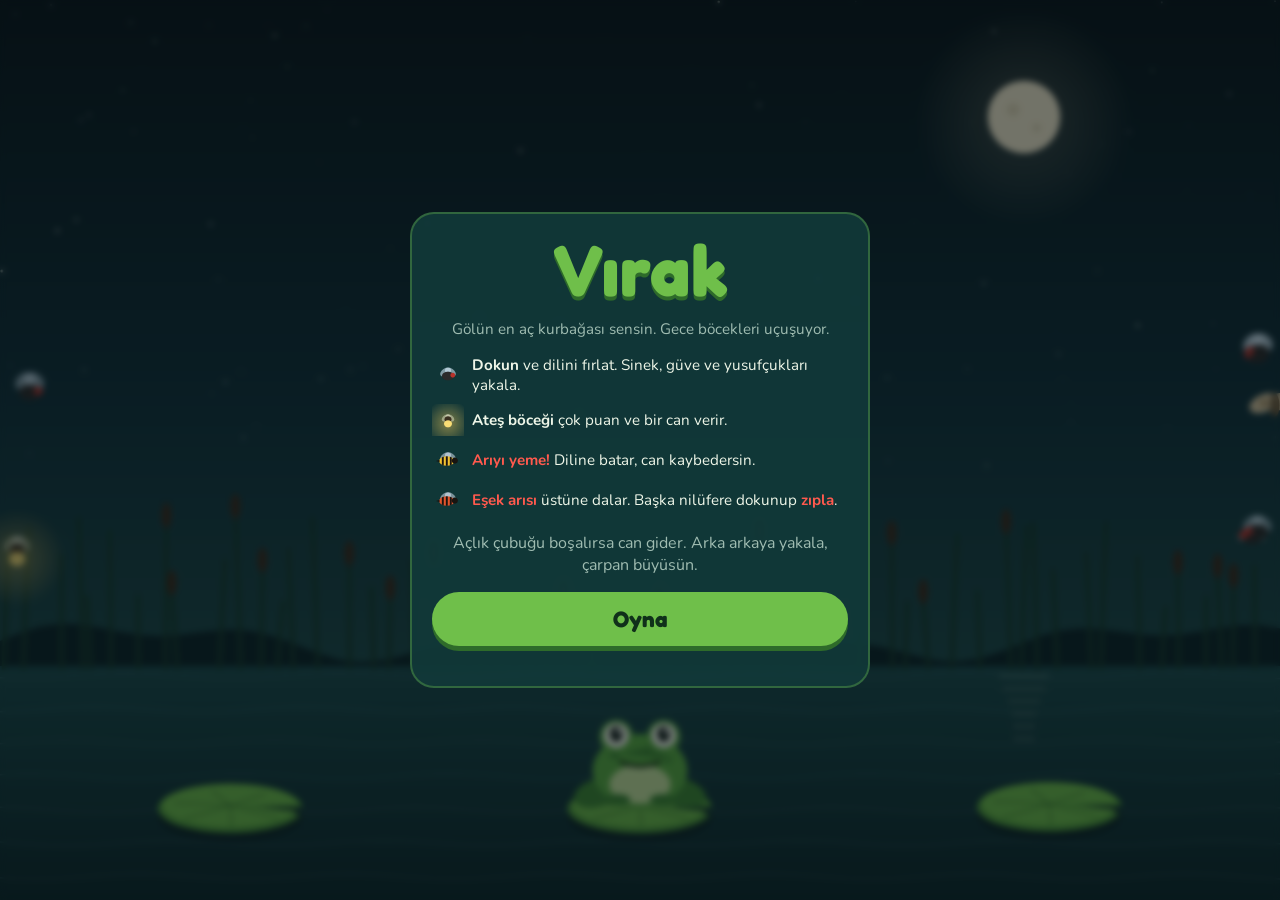
==== virak/index.html @ 424fcd3e "Add Vırak: frog tongue game for Android browsers Co-Authored-By: Claude Opus 5.5 <noreply@anthropic." ====
<!doctype html>
<html lang="tr">
<head>
<meta charset="utf-8">
<meta name="viewport" content="width=device-width, initial-scale=1, viewport-fit=cover, user-scalable=no">
<meta name="theme-color" content="#0d1f24">
<meta name="mobile-web-app-capable" content="yes">
<meta name="apple-mobile-web-app-capable" content="yes">
<title>Vırak</title>
<meta name="claude:viewport-fit-sides" content="cover">
<link rel="preconnect" href="https://fonts.googleapis.com">
<link rel="stylesheet" href="https://fonts.googleapis.com/css2?family=Fredoka:wght@500;700&family=Nunito:wght@600;800&display=swap">
<style>
/* Layout: one full-screen canvas (night pond) with a single overlay card for start / game over. Single dark look by design. */
:root {
  --night: #0d1f24;
  --pond: #123a3a;
  --lily: #6fbf4a;
  --tongue: #f2708a;
  --glow: #ffd25e;
  --ink: #eef6e8;
  --muted: #9fbcb1;
  --danger: #ff5a4e;
  --display: "Fredoka", "Trebuchet MS", system-ui, sans-serif;
  --body: "Nunito", system-ui, -apple-system, "Segoe UI", sans-serif;
  color-scheme: dark;
}
html, body { height: 100%; margin: 0; }
body {
  background: var(--night);
  color: var(--ink);
  font-family: var(--body);
  overflow: hidden;
  touch-action: none;
  -webkit-user-select: none; user-select: none;
  -webkit-tap-highlight-color: transparent;
  overscroll-behavior: none;
}
[hidden] { display: none !important; }
#game { position: fixed; inset: 0; width: 100%; height: 100%; display: block; }
.overlay {
  position: fixed; inset: 0;
  display: grid; place-items: center;
  padding-block: calc(env(safe-area-inset-top, 0px) + 16px) calc(env(safe-area-inset-bottom, 0px) + 16px);
  padding-left: max(16px, env(safe-area-inset-left, 0px));
  padding-right: max(16px, env(safe-area-inset-right, 0px));
  background: rgba(6, 16, 19, 0.55);
  backdrop-filter: blur(3px);
}
.card {
  width: min(100%, 26rem);
  display: grid; gap: 1rem;
  padding: 1.5rem 1.25rem;
  border-radius: 1.5rem;
  background: rgba(18, 58, 58, 0.92);
  border: 2px solid rgba(111, 191, 74, 0.35);
  text-align: center;
}
h1 {
  font-family: var(--display); font-weight: 700;
  font-size: clamp(3rem, 16vw, 4.5rem); line-height: 0.9; margin: 0;
  color: var(--lily); letter-spacing: 0.01em;
  text-shadow: 0 4px 0 #2e6b2a;
}
.tag { margin: 0; color: var(--muted); font-size: 0.95rem; }
.rules { display: grid; gap: 0.5rem; text-align: left; margin: 0; padding: 0; list-style: none; font-size: 0.95rem; line-height: 1.35; }
.rules li { display: grid; grid-template-columns: 2rem 1fr; align-items: center; gap: 0.5rem; }
.rules canvas { width: 2rem; height: 2rem; }
.rules b { color: var(--ink); }
.rules .bad b { color: var(--danger); }
.big { font-family: var(--display); font-size: 3rem; margin: 0; color: var(--glow); font-variant-numeric: tabular-nums; }
.stat { margin: 0; color: var(--muted); font-variant-numeric: tabular-nums; }
button.play {
  font-family: var(--display); font-weight: 700; font-size: 1.4rem;
  padding: 0.85rem 1rem; border: 0; border-radius: 999px;
  background: var(--lily); color: #10301a; cursor: pointer;
  box-shadow: 0 5px 0 #2e6b2a;
}
button.play:active { transform: translateY(3px); box-shadow: 0 2px 0 #2e6b2a; }
button.play:focus-visible { outline: 3px solid var(--glow); outline-offset: 3px; }
.row { display: flex; gap: 0.75rem; justify-content: center; flex-wrap: wrap; }
.ghost { background: transparent; color: var(--muted); border: 1px solid rgba(159,188,177,0.4); border-radius: 999px; padding: 0.5rem 1rem; font-family: var(--body); font-size: 0.9rem; cursor: pointer; }
.ghost:focus-visible { outline: 2px solid var(--glow); }
</style>
</head>
<body>
<canvas id="game"></canvas>

<div class="overlay" id="startScreen">
  <div class="card">
    <h1>Vırak</h1>
    <p class="tag">Gölün en aç kurbağası sensin. Gece böcekleri uçuşuyor.</p>
    <ul class="rules">
      <li><canvas data-icon="fly" width="64" height="64"></canvas><span><b>Dokun</b> ve dilini fırlat. Sinek, güve ve yusufçukları yakala.</span></li>
      <li><canvas data-icon="firefly" width="64" height="64"></canvas><span><b>Ateş böceği</b> çok puan ve bir can verir.</span></li>
      <li class="bad"><canvas data-icon="wasp" width="64" height="64"></canvas><span><b>Arıyı yeme!</b> Diline batar, can kaybedersin.</span></li>
      <li class="bad"><canvas data-icon="hornet" width="64" height="64"></canvas><span><b>Eşek arısı</b> üstüne dalar. Başka nilüfere dokunup <b>zıpla</b>.</span></li>
    </ul>
    <p class="stat">Açlık çubuğu boşalırsa can gider. Arka arkaya yakala, çarpan büyüsün.</p>
    <button class="play" id="playBtn" type="button">Oyna</button>
    <p class="stat" id="bestStart"></p>
  </div>
</div>

<div class="overlay" id="overScreen" hidden>
  <div class="card">
    <h1 style="font-size:clamp(2.2rem,11vw,3rem)">Oyun bitti</h1>
    <p class="big" id="finalScore">0</p>
    <p class="stat" id="finalStats"></p>
    <button class="play" id="againBtn" type="button">Tekrar oyna</button>
  </div>
</div>

<div class="overlay" id="pauseScreen" hidden>
  <div class="card">
    <h1 style="font-size:clamp(2.2rem,11vw,3rem)">Mola</h1>
    <button class="play" id="resumeBtn" type="button">Devam et</button>
    <div class="row"><button class="ghost" id="muteBtn" type="button">Ses: açık</button><button class="ghost" id="quitBtn" type="button">Ana menü</button></div>
  </div>
</div>

<script>
(() => {
"use strict";
const cv = document.getElementById("game");
const ctx = cv.getContext("2d");
const $ = id => document.getElementById(id);

// ---------- storage (optional) ----------
const store = {
  get(k, d) { try { const v = localStorage.getItem(k); return v === null ? d : JSON.parse(v); } catch (e) { return d; } },
  set(k, v) { try { localStorage.setItem(k, JSON.stringify(v)); } catch (e) {} }
};
let best = store.get("virak.best", 0);
let muted = store.get("virak.muted", false);

// ---------- audio ----------
let ac = null;
function audio() {
  if (!ac) { try { ac = new (window.AudioContext || window.webkitAudioContext)(); } catch (e) { ac = null; } }
  if (ac && ac.state === "suspended") ac.resume();
  return ac;
}
function tone(f1, f2, dur, type = "sine", vol = 0.15, delay = 0) {
  if (muted || !ac) return;
  const t = ac.currentTime + delay;
  const o = ac.createOscillator(), g = ac.createGain();
  o.type = type; o.frequency.setValueAtTime(f1, t);
  o.frequency.exponentialRampToValueAtTime(Math.max(20, f2), t + dur);
  g.gain.setValueAtTime(vol, t); g.gain.exponentialRampToValueAtTime(0.0001, t + dur);
  o.connect(g).connect(ac.destination); o.start(t); o.stop(t + dur + 0.02);
}
const sfx = {
  shoot: () => tone(500, 900, 0.08, "triangle", 0.08),
  gulp: () => { tone(300, 120, 0.12, "sine", 0.2); tone(180, 90, 0.1, "sine", 0.15, 0.08); },
  gold: () => { [660, 880, 1100, 1320].forEach((f, i) => tone(f, f * 1.01, 0.12, "triangle", 0.1, i * 0.07)); },
  sting: () => { tone(220, 60, 0.35, "sawtooth", 0.15); },
  hop: () => tone(200, 420, 0.12, "sine", 0.12),
  miss: () => tone(260, 200, 0.08, "sine", 0.05),
  warn: () => tone(880, 860, 0.1, "square", 0.04),
  croak: () => { tone(140, 90, 0.18, "sawtooth", 0.12); tone(150, 95, 0.18, "sawtooth", 0.12, 0.22); },
  level: () => { [523, 659, 784].forEach((f, i) => tone(f, f, 0.15, "triangle", 0.1, i * 0.1)); }
};

// ---------- sizing ----------
let W = 0, H = 0, DPR = 1, S = 1; // S = base unit
let waterY = 0, padY = 0, pads = [];
let stars = [], reeds = [];
function resize() {
  DPR = Math.min(window.devicePixelRatio || 1, 2.5);
  W = window.innerWidth; H = window.innerHeight;
  cv.width = Math.round(W * DPR); cv.height = Math.round(H * DPR);
  ctx.setTransform(DPR, 0, 0, DPR, 0, 0);
  S = Math.min(W, H * 0.62) / 400;
  waterY = H * 0.74;
  padY = H - Math.max(70 * S, H * 0.11) - safeBottom();
  pads = [0.18, 0.5, 0.82].map(f => ({ x: W * f, y: padY }));
  stars = Array.from({ length: Math.round(W * H / 9000) }, () => ({ x: Math.random() * W, y: Math.random() * waterY * 0.7, r: Math.random() * 1.3 + 0.3, p: Math.random() * 6 }));
  reeds = Array.from({ length: Math.round(W / 22) }, (_, i) => ({ x: (i + Math.random()) * 22, h: (40 + Math.random() * 70) * S, b: Math.random() * 6 }));
  if (frog) { frog.x = pads[frog.pad].x; }
}
const probe = document.createElement("div");
probe.style.cssText = "position:fixed;left:0;top:0;width:0;visibility:hidden;padding-top:env(safe-area-inset-top,0px);padding-bottom:env(safe-area-inset-bottom,0px)";
document.body.appendChild(probe);
function safeBottom() { return parseFloat(getComputedStyle(probe).paddingBottom) || 0; }
function safeTop() { return parseFloat(getComputedStyle(probe).paddingTop) || 0; }

// ---------- game state ----------
let state = "menu"; // menu | play | pause | over
let frog, tongue, bugs, divers, fx, texts;
let score, lives, hunger, level, caught, combo, bestCombo, spawnT, diverT, shake, flash, time;

function newGame() {
  frog = { pad: 1, x: pads[1].x, hopFrom: 1, hopT: 1, stun: 0, inv: 0, blink: 0, gulp: 0 };
  tongue = { st: "idle", len: 0, max: 0, dx: 0, dy: -1, bug: null };
  bugs = []; divers = []; fx = []; texts = [];
  score = 0; lives = 3; hunger = 100; level = 1; caught = 0; combo = 0; bestCombo = 0;
  spawnT = 0.5; diverT = 6; shake = 0; flash = 0; time = 0;
  for (let i = 0; i < 4; i++) spawnBug("fly");
}

const TYPES = {
  fly:       { r: 9,  pts: 10, food: 12, spd: [70, 110], col: "#2b2b2b" },
  moth:      { r: 12, pts: 15, food: 18, spd: [45, 70],  col: "#d9c6a0" },
  dragonfly: { r: 13, pts: 30, food: 20, spd: [160, 220], col: "#3fd0c9" },
  firefly:   { r: 10, pts: 50, food: 25, spd: [60, 90],  col: "#ffd25e" },
  wasp:      { r: 11, pts: 0,  food: 0,  spd: [80, 120], col: "#f2c230", bad: true }
};

function pickType() {
  const r = Math.random();
  const waspP = Math.min(0.08 + level * 0.025, 0.3);
  if (r < waspP) return "wasp";
  if (r < waspP + 0.035) return "firefly";
  if (level >= 2 && r < waspP + 0.035 + Math.min(0.08 + level * 0.02, 0.22)) return "dragonfly";
  return Math.random() < 0.65 ? "fly" : "moth";
}

function spawnBug(kind) {
  kind = kind || pickType();
  const t = TYPES[kind];
  const left = Math.random() < 0.5;
  const top = safeTop() + 115 * Math.max(S, 0.8), bot = waterY - 50 * S;
  const sp = (t.spd[0] + Math.random() * (t.spd[1] - t.spd[0])) * S * (1 + (level - 1) * 0.06);
  bugs.push({
    kind, t, r: t.r * S * 1.15,
    x: left ? -20 : W + 20, y: top + Math.random() * (bot - top),
    vx: (left ? 1 : -1) * sp, vy: (Math.random() - 0.5) * sp * 0.5,
    sp, life: 9 + Math.random() * 6, age: 0, ph: Math.random() * 6, dart: 0, caught: false, face: left ? 1 : -1
  });
}

function spawnDiver() {
  const target = Math.random() < 0.7 ? frog.pad : Math.floor(Math.random() * 3);
  divers.push({ pad: target, x: pads[target].x, y: -40, st: "in", t: 0, warn: Math.max(0.75, 1.4 - level * 0.06) });
}

// ---------- input ----------
function onPointer(e) {
  e.preventDefault();
  audio();
  if (state !== "play") return;
  const x = e.clientX, y = e.clientY;
  // pause button
  if (x > W - 64 && y < 64 + safeTop()) { pause(); return; }
  // tap a pad -> hop
  if (y > waterY + 10 * S) {
    let nearest = 0, d = 1e9;
    pads.forEach((p, i) => { const dd = Math.abs(p.x - x); if (dd < d) { d = dd; nearest = i; } });
    if (nearest !== frog.pad) hop(nearest);
    else fire(x, y);
    return;
  }
  fire(x, y);
}
cv.addEventListener("pointerdown", onPointer, { passive: false });

function mouth() {
  const hopK = frogHopArc();
  return { x: frog.x, y: padY - 26 * S - hopK };
}
function fire(x, y) {
  if (tongue.st !== "idle" || frog.stun > 0 || frog.hopT < 1) return;
  const m = mouth();
  let dx = x - m.x, dy = y - m.y;
  if (dy > -10) dy = -10; // always up-ish
  const d = Math.hypot(dx, dy);
  tongue.dx = dx / d; tongue.dy = dy / d;
  tongue.max = Math.min(Math.max(d, 60 * S), H * 0.9);
  tongue.st = "out"; tongue.len = 0; tongue.bug = null;
  sfx.shoot();
}
function hop(i) {
  if (frog.hopT < 1 || frog.stun > 0) return;
  if (tongue.st !== "idle") { tongue.st = "back"; }
  frog.hopFrom = frog.pad; frog.pad = i; frog.hopT = 0;
  sfx.hop();
}
function frogHopArc() { return frog.hopT < 1 ? Math.sin(frog.hopT * Math.PI) * 55 * S : 0; }

// ---------- update ----------
function hurt(reason) {
  if (frog.inv > 0) return;
  lives--; combo = 0;
  frog.inv = 1.4; frog.stun = 0.6; shake = 0.4; flash = 0.35;
  sfx.sting();
  addText(frog.x, padY - 90 * S, reason, "#ff5a4e", 1.3);
  if (navigator.vibrate) { try { navigator.vibrate(120); } catch (e) {} }
  if (lives <= 0) endGame();
}

function addText(x, y, s, col, size = 1) { texts.push({ x, y, s, col, size, t: 0 }); }
function burst(x, y, col, n = 10) {
  for (let i = 0; i < n; i++) {
    const a = Math.random() * Math.PI * 2, v = (40 + Math.random() * 120) * S;
    fx.push({ x, y, vx: Math.cos(a) * v, vy: Math.sin(a) * v, t: 0, life: 0.5 + Math.random() * 0.3, col });
  }
}

function eat(b) {
  const t = b.t;
  if (t.bad) { hurt("Ayy! Arı!"); return; }
  combo++; bestCombo = Math.max(bestCombo, combo); caught++;
  const mult = Math.min(1 + Math.floor(combo / 3), 5);
  const pts = t.pts * mult;
  score += pts;
  hunger = Math.min(100, hunger + t.food);
  frog.gulp = 0.3;
  if (b.kind === "firefly") {
    sfx.gold();
    if (lives < 5) { lives++; addText(frog.x, padY - 120 * S, "+1 can", "#ffd25e", 1.1); }
  } else sfx.gulp();
  addText(frog.x + 30 * S, padY - 80 * S, "+" + pts + (mult > 1 ? "  x" + mult : ""), mult > 1 ? "#ffd25e" : "#eef6e8");
  const newLevel = 1 + Math.floor(caught / 12);
  if (newLevel > level) { level = newLevel; sfx.level(); addText(W / 2, H * 0.35, "Seviye " + level, "#6fbf4a", 2); }
}

function update(dt) {
  time += dt;
  if (shake > 0) shake -= dt;
  if (flash > 0) flash -= dt;
  frog.inv = Math.max(0, frog.inv - dt);
  frog.stun = Math.max(0, frog.stun - dt);
  frog.gulp = Math.max(0, frog.gulp - dt);
  frog.blink -= dt; if (frog.blink < -3 - Math.random() * 3) frog.blink = 0.15;

  // hop
  if (frog.hopT < 1) {
    frog.hopT = Math.min(1, frog.hopT + dt / 0.32);
    const a = pads[frog.hopFrom].x, b = pads[frog.pad].x;
    const k = frog.hopT; frog.x = a + (b - a) * (k * k * (3 - 2 * k));
    if (frog.hopT === 1) burst(frog.x, padY + 6 * S, "rgba(160,220,230,0.8)", 8);
  } else frog.x = pads[frog.pad].x;

  // hunger
  hunger -= dt * (3.2 + level * 0.45);
  if (hunger <= 0) { hunger = 55; frog.inv = 0; hurt("Çok açım!"); }

  // tongue
  const m = mouth();
  if (tongue.st === "out") {
    tongue.len += 1900 * S * dt;
    const tx = m.x + tongue.dx * tongue.len, ty = m.y + tongue.dy * tongue.len;
    for (const b of bugs) {
      if (b.caught) continue;
      if (Math.hypot(b.x - tx, b.y - ty) < b.r + 14 * S) { b.caught = true; tongue.bug = b; tongue.st = "back"; break; }
    }
    if (tongue.st === "out") for (const d of divers) {
      if (Math.hypot(d.x - tx, d.y - ty) < 20 * S) { tongue.st = "back"; hurt("Eşek arısı!"); break; }
    }
    if (tongue.len >= tongue.max || ty < 0 || tx < -20 || tx > W + 20) {
      if (tongue.st === "out") tongue.st = "back";
    }
  } else if (tongue.st === "back") {
    tongue.len -= 2300 * S * dt;
    if (tongue.bug) { tongue.bug.x = m.x + tongue.dx * Math.max(tongue.len, 0); tongue.bug.y = m.y + tongue.dy * Math.max(tongue.len, 0); }
    if (tongue.len <= 0) {
      tongue.len = 0; tongue.st = "idle";
      if (tongue.bug) { eat(tongue.bug); bugs.splice(bugs.indexOf(tongue.bug), 1); tongue.bug = null; }
      else { if (combo > 0) addText(frog.x, padY - 80 * S, "ıska", "#9fbcb1", 0.8); combo = 0; sfx.miss(); }
    }
  }

  // spawn
  spawnT -= dt;
  const maxBugs = 6 + Math.min(level, 8);
  if (spawnT <= 0) { if (bugs.length < maxBugs) spawnBug(); spawnT = Math.max(0.35, 1.25 - level * 0.08) * (0.6 + Math.random() * 0.8); }
  if (level >= 2) {
    diverT -= dt;
    if (diverT <= 0) { spawnDiver(); if (level >= 5 && Math.random() < 0.35) spawnDiver(); diverT = Math.max(2.2, 7 - level * 0.5) * (0.7 + Math.random() * 0.6); }
  }

  // bugs
  const top = safeTop() + 105 * Math.max(S, 0.8), bot = waterY - 40 * S;
  for (let i = bugs.length - 1; i >= 0; i--) {
    const b = bugs[i];
    if (b.caught) continue;
    b.age += dt; b.ph += dt * 10;
    if (b.kind === "dragonfly") {
      b.dart -= dt;
      if (b.dart <= 0) {
        const a = Math.random() * Math.PI * 2;
        const v = Math.random() < 0.35 ? 0 : b.sp;
        b.vx = Math.cos(a) * v; b.vy = Math.sin(a) * v * 0.6; b.dart = 0.3 + Math.random() * 0.7;
      }
    } else {
      const j = b.kind === "moth" ? 2.2 : 3.5;
      b.vx += (Math.random() - 0.5) * b.sp * j * dt;
      b.vy += (Math.random() - 0.5) * b.sp * j * dt + Math.sin(b.ph * 0.3) * b.sp * 0.4 * dt;
      const v = Math.hypot(b.vx, b.vy) || 1;
      if (v > b.sp) { b.vx *= b.sp / v; b.vy *= b.sp / v; }
      if (v < b.sp * 0.4) { b.vx *= 1.1; b.vy *= 1.1; }
    }
    if (b.age > b.life) { b.vx += Math.sign(b.x - W / 2 || 1) * b.sp * dt * 2; }
    else {
      if (b.x < 15 && b.vx < 0) b.vx = Math.abs(b.vx);
      if (b.x > W - 15 && b.vx > 0 && b.age > 1) b.vx = -Math.abs(b.vx);
      if (b.x < 15 && b.age < 1) b.vx = Math.abs(b.vx) + 10;
    }
    if (b.y < top) b.vy = Math.abs(b.vy) + 5;
    if (b.y > bot) b.vy = -Math.abs(b.vy) - 5;
    b.x += b.vx * dt; b.y += b.vy * dt;
    if (Math.abs(b.vx) > 3) b.face = Math.sign(b.vx);
    if (b.age > b.life && (b.x < -40 || b.x > W + 40)) bugs.splice(i, 1);
  }

  // divers
  for (let i = divers.length - 1; i >= 0; i--) {
    const d = divers[i];
    d.t += dt;
    const hoverY = safeTop() + 120 * Math.max(S, 0.8);
    if (d.st === "in") {
      d.y += (hoverY - d.y) * Math.min(1, dt * 6);
      d.x = pads[d.pad].x + Math.sin(d.t * 9) * 8 * S;
      if (Math.floor(d.t * 4) !== Math.floor((d.t - dt) * 4)) sfx.warn();
      if (d.t > d.warn) { d.st = "dive"; d.t = 0; d.x = pads[d.pad].x; }
    } else if (d.st === "dive") {
      d.y += (900 + level * 40) * S * dt;
      if (d.y >= padY - 30 * S) {
        d.st = "out"; d.t = 0;
        burst(d.x, padY, "rgba(160,220,230,0.9)", 14);
        if (Math.abs(frog.x - d.x) < 45 * S) hurt("Eşek arısı!");
        else { score += 5; addText(d.x, padY - 60 * S, "kaçtın!", "#9fbcb1", 0.9); }
      }
    } else {
      d.y -= 600 * S * dt; d.x += 200 * S * dt * (d.pad === 0 ? 1 : -1);
      if (d.y < -60) divers.splice(i, 1);
    }
  }

  // fx
  for (let i = fx.length - 1; i >= 0; i--) { const p = fx[i]; p.t += dt; p.x += p.vx * dt; p.y += p.vy * dt; p.vy += 200 * S * dt; if (p.t > p.life) fx.splice(i, 1); }
  for (let i = texts.length - 1; i >= 0; i--) { const t = texts[i]; t.t += dt; t.y -= 40 * S * dt; if (t.t > 1.1) texts.splice(i, 1); }
}

// ---------- drawing ----------
function drawBackground() {
  const g = ctx.createLinearGradient(0, 0, 0, waterY);
  g.addColorStop(0, "#081419"); g.addColorStop(0.6, "#10303a"); g.addColorStop(1, "#1d4a4a");
  ctx.fillStyle = g; ctx.fillRect(0, 0, W, waterY + 1);
  for (const s of stars) { ctx.globalAlpha = 0.4 + 0.4 * Math.sin(time * 1.5 + s.p); ctx.fillStyle = "#eef6e8"; ctx.beginPath(); ctx.arc(s.x, s.y, s.r, 0, 7); ctx.fill(); }
  ctx.globalAlpha = 1;
  // moon
  const mx = W * 0.8, my = H * 0.13, mr = 26 * S;
  const mg = ctx.createRadialGradient(mx, my, mr, mx, my, mr * 3);
  mg.addColorStop(0, "rgba(255,240,200,0.14)"); mg.addColorStop(1, "rgba(255,240,200,0)");
  ctx.fillStyle = mg; ctx.beginPath(); ctx.arc(mx, my, mr * 3, 0, 7); ctx.fill();
  ctx.fillStyle = "#f6edd0"; ctx.beginPath(); ctx.arc(mx, my, mr, 0, 7); ctx.fill();
  ctx.fillStyle = "#e4d9b8"; ctx.beginPath(); ctx.arc(mx - mr * 0.3, my - mr * 0.2, mr * 0.18, 0, 7); ctx.arc(mx + mr * 0.35, my + mr * 0.3, mr * 0.12, 0, 7); ctx.fill();
  // far bank
  ctx.fillStyle = "#0b2226";
  ctx.beginPath(); ctx.moveTo(0, waterY);
  for (let x = 0; x <= W; x += 20) ctx.lineTo(x, waterY - 18 * S - Math.sin(x * 0.012) * 10 * S - Math.sin(x * 0.031) * 6 * S);
  ctx.lineTo(W, waterY); ctx.fill();
  // water
  const wg = ctx.createLinearGradient(0, waterY, 0, H);
  wg.addColorStop(0, "#1a4a4c"); wg.addColorStop(1, "#0c2629");
  ctx.fillStyle = wg; ctx.fillRect(0, waterY, W, H - waterY);
  ctx.strokeStyle = "rgba(160,220,230,0.12)"; ctx.lineWidth = 1.5;
  for (let i = 0; i < 7; i++) {
    const y = waterY + 10 + i * (H - waterY) / 7;
    ctx.beginPath();
    for (let x = 0; x <= W; x += 16) ctx.lineTo(x, y + Math.sin(x * 0.03 + time * 1.2 + i) * 2.5);
    ctx.stroke();
  }
  // moon reflection
  ctx.fillStyle = "rgba(246,237,208,0.12)";
  for (let i = 0; i < 6; i++) { const y = waterY + 8 + i * 9 * S; const w = (30 - i * 3) * S * (1 + 0.2 * Math.sin(time * 2 + i)); ctx.fillRect(mx - w / 2, y, w, 3 * S); }
  // reeds
  ctx.strokeStyle = "#163a2c"; ctx.lineCap = "round";
  for (const r of reeds) {
    const sway = Math.sin(time * 1.1 + r.b) * 4 * S;
    ctx.lineWidth = 3 * S; ctx.beginPath(); ctx.moveTo(r.x, waterY + 2); ctx.quadraticCurveTo(r.x + sway * 0.4, waterY - r.h * 0.5, r.x + sway, waterY - r.h); ctx.stroke();
    if (r.b > 4) { ctx.fillStyle = "#3a2a1c"; ctx.beginPath(); ctx.ellipse(r.x + sway, waterY - r.h - 6 * S, 3.5 * S, 9 * S, 0, 0, 7); ctx.fill(); }
  }
}

function drawPad(p, i) {
  const r = 52 * S;
  ctx.save(); ctx.translate(p.x, p.y + 4 * S + Math.sin(time * 1.5 + i) * 1.5 * S);
  ctx.fillStyle = "rgba(0,0,0,0.25)"; ctx.beginPath(); ctx.ellipse(0, 6 * S, r, r * 0.34, 0, 0, 7); ctx.fill();
  ctx.fillStyle = "#4e9a3a"; ctx.beginPath(); ctx.ellipse(0, 0, r, r * 0.34, 0, 0.25, Math.PI * 2 - 0.05); ctx.lineTo(0, 0); ctx.fill();
  ctx.fillStyle = "#6fbf4a"; ctx.beginPath(); ctx.ellipse(0, -2 * S, r * 0.94, r * 0.3, 0, 0.25, Math.PI * 2 - 0.05); ctx.lineTo(0, -2 * S); ctx.fill();
  ctx.strokeStyle = "rgba(46,107,42,0.6)"; ctx.lineWidth = 1.5;
  for (let k = 0; k < 6; k++) { const a = 0.6 + k * 0.95; ctx.beginPath(); ctx.moveTo(0, -2 * S); ctx.lineTo(Math.cos(a) * r * 0.8, Math.sin(a) * r * 0.25); ctx.stroke(); }
  ctx.restore();
  // warning marker
  for (const d of divers) if (d.pad === i && d.st === "in") {
    const a = 0.4 + 0.4 * Math.sin(time * 18);
    ctx.strokeStyle = `rgba(255,90,78,${a})`; ctx.lineWidth = 4 * S;
    ctx.beginPath(); ctx.ellipse(p.x, p.y + 2 * S, r * 1.05, r * 0.38, 0, 0, 7); ctx.stroke();
    ctx.setLineDash([6 * S, 8 * S]); ctx.lineWidth = 2 * S;
    ctx.beginPath(); ctx.moveTo(p.x, d.y + 20 * S); ctx.lineTo(p.x, p.y - 40 * S); ctx.stroke(); ctx.setLineDash([]);
  }
}

function drawFrog() {
  const x = frog.x, base = padY - frogHopArc();
  if (frog.inv > 0 && Math.floor(frog.inv * 12) % 2 === 0) ctx.globalAlpha = 0.45;
  const s = S;
  const squash = frog.gulp > 0 ? 1 + frog.gulp * 0.4 : (frog.hopT < 1 ? 0.92 : 1);
  ctx.save(); ctx.translate(x, base);
  // back legs
  ctx.fillStyle = "#3f8a34";
  ctx.beginPath(); ctx.ellipse(-30 * s, -6 * s, 18 * s, 10 * s, -0.3, 0, 7); ctx.fill();
  ctx.beginPath(); ctx.ellipse(30 * s, -6 * s, 18 * s, 10 * s, 0.3, 0, 7); ctx.fill();
  // body
  ctx.scale(squash, 1 / squash);
  ctx.fillStyle = "#5bb043";
  ctx.beginPath(); ctx.ellipse(0, -22 * s, 34 * s, 26 * s, 0, 0, 7); ctx.fill();
  ctx.fillStyle = "#c9e7a0";
  ctx.beginPath(); ctx.ellipse(0, -12 * s, 22 * s, 14 * s, 0, 0, 7); ctx.fill();
  // spots
  ctx.fillStyle = "#3f8a34";
  ctx.beginPath(); ctx.arc(-18 * s, -34 * s, 4 * s, 0, 7); ctx.arc(20 * s, -30 * s, 3 * s, 0, 7); ctx.arc(8 * s, -40 * s, 2.5 * s, 0, 7); ctx.fill();
  // front feet
  ctx.fillStyle = "#3f8a34";
  ctx.beginPath(); ctx.ellipse(-16 * s, -1 * s, 9 * s, 4 * s, 0, 0, 7); ctx.ellipse(16 * s, -1 * s, 9 * s, 4 * s, 0, 0, 7); ctx.fill();
  // eyes
  const look = tongue.st !== "idle" ? { x: tongue.dx * 3 * s, y: tongue.dy * 3 * s } : { x: 0, y: -1 * s };
  for (const ex of [-17, 17]) {
    ctx.fillStyle = "#5bb043"; ctx.beginPath(); ctx.arc(ex * s, -46 * s, 12 * s, 0, 7); ctx.fill();
    ctx.fillStyle = "#f7fbef"; ctx.beginPath(); ctx.arc(ex * s, -47 * s, 9 * s, 0, 7); ctx.fill();
    if (frog.blink > 0 || frog.stun > 0) {
      ctx.strokeStyle = "#1d3a1a"; ctx.lineWidth = 2.5 * s;
      ctx.beginPath();
      if (frog.stun > 0) { ctx.moveTo(ex * s - 5 * s, -51 * s); ctx.lineTo(ex * s + 5 * s, -43 * s); ctx.moveTo(ex * s + 5 * s, -51 * s); ctx.lineTo(ex * s - 5 * s, -43 * s); }
      else { ctx.moveTo(ex * s - 7 * s, -47 * s); ctx.lineTo(ex * s + 7 * s, -47 * s); }
      ctx.stroke();
    } else {
      ctx.fillStyle = "#14201a"; ctx.beginPath(); ctx.ellipse(ex * s + look.x, -47 * s + look.y, 4.5 * s, 5.5 * s, 0, 0, 7); ctx.fill();
      ctx.fillStyle = "#fff"; ctx.beginPath(); ctx.arc(ex * s + look.x + 1.5 * s, -49 * s + look.y, 1.6 * s, 0, 7); ctx.fill();
    }
  }
  // mouth
  ctx.strokeStyle = "#1d3a1a"; ctx.lineWidth = 2.5 * s; ctx.lineCap = "round";
  if (tongue.st !== "idle") {
    ctx.fillStyle = "#7a2235"; ctx.beginPath(); ctx.ellipse(0, -26 * s, 9 * s, 5 * s, 0, 0, 7); ctx.fill();
  } else {
    ctx.beginPath(); ctx.moveTo(-14 * s, -28 * s); ctx.quadraticCurveTo(0, (frog.stun > 0 ? -32 : -22) * s, 14 * s, -28 * s); ctx.stroke();
  }
  ctx.restore();
  ctx.globalAlpha = 1;
}

function drawTongue() {
  if (tongue.st === "idle") return;
  const m = mouth();
  const tx = m.x + tongue.dx * tongue.len, ty = m.y + tongue.dy * tongue.len;
  ctx.strokeStyle = "#c84a66"; ctx.lineCap = "round"; ctx.lineWidth = 9 * S;
  ctx.beginPath(); ctx.moveTo(m.x, m.y); ctx.lineTo(tx, ty); ctx.stroke();
  ctx.strokeStyle = "#f2708a"; ctx.lineWidth = 6 * S;
  ctx.beginPath(); ctx.moveTo(m.x, m.y); ctx.lineTo(tx, ty); ctx.stroke();
  ctx.fillStyle = "#f2708a"; ctx.beginPath(); ctx.arc(tx, ty, 9 * S, 0, 7); ctx.fill();
  ctx.fillStyle = "rgba(255,255,255,0.35)"; ctx.beginPath(); ctx.arc(tx - 2 * S, ty - 2 * S, 3 * S, 0, 7); ctx.fill();
}

function wings(x, y, r, ph, col, n = 1) {
  const f = Math.abs(Math.sin(ph * 2.2));
  ctx.fillStyle = col;
  for (let k = 0; k < n; k++) {
    ctx.beginPath(); ctx.ellipse(x - r * 0.3 - k * r * 0.5, y - r * 0.6 * f - r * 0.2, r * 0.75, r * 0.35 + r * 0.25 * f, -0.6, 0, 7); ctx.fill();
    ctx.beginPath(); ctx.ellipse(x + r * 0.3 + k * r * 0.5, y - r * 0.6 * f - r * 0.2, r * 0.75, r * 0.35 + r * 0.25 * f, 0.6, 0, 7); ctx.fill();
  }
}

function drawBug(b, cx = b.x, cy = b.y, r = b.r, ph = b.ph, face = b.face, c = ctx) {
  const k = b.kind;
  const prev = ctx; // allow alternative context
  const g = c;
  const draw = () => {
    if (k === "fly") {
      wingsOn(g, cx, cy, r, ph, "rgba(220,240,255,0.55)");
      g.fillStyle = "#2b2b2b"; g.beginPath(); g.ellipse(cx, cy, r * 0.75, r * 0.55, 0, 0, 7); g.fill();
      g.fillStyle = "#b8332c"; g.beginPath(); g.arc(cx + face * r * 0.6, cy - r * 0.1, r * 0.3, 0, 7); g.fill();
    } else if (k === "moth") {
      const f = Math.abs(Math.sin(ph * 1.2));
      g.fillStyle = "#d9c6a0";
      g.beginPath(); g.ellipse(cx - r * 0.55, cy - r * 0.1, r * 0.8, r * (0.4 + 0.4 * f), -0.4, 0, 7); g.fill();
      g.beginPath(); g.ellipse(cx + r * 0.55, cy - r * 0.1, r * 0.8, r * (0.4 + 0.4 * f), 0.4, 0, 7); g.fill();
      g.fillStyle = "#a88f64"; g.beginPath(); g.arc(cx - r * 0.55, cy - r * 0.1, r * 0.2, 0, 7); g.arc(cx + r * 0.55, cy - r * 0.1, r * 0.2, 0, 7); g.fill();
      g.fillStyle = "#6e5a3c"; g.beginPath(); g.ellipse(cx, cy, r * 0.25, r * 0.6, 0, 0, 7); g.fill();
    } else if (k === "dragonfly") {
      wingsOn(g, cx, cy - r * 0.1, r * 0.9, ph * 1.6, "rgba(190,250,255,0.45)", 2);
      g.strokeStyle = "#3fd0c9"; g.lineWidth = r * 0.28; g.lineCap = "round";
      g.beginPath(); g.moveTo(cx + face * r * 0.4, cy); g.lineTo(cx - face * r * 1.6, cy + r * 0.15); g.stroke();
      g.fillStyle = "#1f8f9a"; g.beginPath(); g.arc(cx + face * r * 0.55, cy, r * 0.32, 0, 7); g.fill();
    } else if (k === "firefly") {
      const glow = 0.6 + 0.4 * Math.sin(ph * 0.6);
      const rg = g.createRadialGradient(cx, cy + r * 0.3, 0, cx, cy + r * 0.3, r * 3);
      rg.addColorStop(0, `rgba(255,210,94,${0.55 * glow})`); rg.addColorStop(1, "rgba(255,210,94,0)");
      g.fillStyle = rg; g.beginPath(); g.arc(cx, cy + r * 0.3, r * 3, 0, 7); g.fill();
      wingsOn(g, cx, cy, r * 0.8, ph, "rgba(255,255,230,0.4)");
      g.fillStyle = "#3a3020"; g.beginPath(); g.ellipse(cx, cy - r * 0.2, r * 0.45, r * 0.4, 0, 0, 7); g.fill();
      g.fillStyle = `rgba(255,226,120,${0.7 + 0.3 * glow})`; g.beginPath(); g.ellipse(cx, cy + r * 0.35, r * 0.5, r * 0.45, 0, 0, 7); g.fill();
    } else if (k === "wasp" || k === "hornet") {
      const big = k === "hornet";
      wingsOn(g, cx, cy, r, ph * 1.4, "rgba(230,240,255,0.5)");
      const yel = big ? "#e2552c" : "#f2c230";
      g.save(); g.beginPath(); g.ellipse(cx - face * r * 0.15, cy, r * 0.95, r * 0.6, 0, 0, 7); g.clip();
      g.fillStyle = yel; g.fillRect(cx - r * 1.2, cy - r, r * 2.4, r * 2);
      g.fillStyle = "#1a1410";
      for (let s = -1; s <= 1; s++) g.fillRect(cx - face * r * 0.15 + s * r * 0.5 - r * 0.12, cy - r, r * 0.24, r * 2);
      g.restore();
      g.fillStyle = "#1a1410"; g.beginPath(); g.arc(cx + face * r * 0.85, cy - r * 0.05, r * 0.38, 0, 7); g.fill();
      g.beginPath(); g.moveTo(cx - face * r * 1.05, cy - r * 0.12); g.lineTo(cx - face * r * 1.5, cy); g.lineTo(cx - face * r * 1.05, cy + r * 0.12); g.fill();
    }
  };
  draw();
}
function wingsOn(g, x, y, r, ph, col, n = 1) {
  const f = Math.abs(Math.sin(ph * 2.2));
  g.fillStyle = col;
  for (let k = 0; k < n; k++) {
    g.beginPath(); g.ellipse(x - r * 0.3 - k * r * 0.5, y - r * 0.6 * f - r * 0.2, r * 0.75, r * 0.35 + r * 0.25 * f, -0.6, 0, 7); g.fill();
    g.beginPath(); g.ellipse(x + r * 0.3 + k * r * 0.5, y - r * 0.6 * f - r * 0.2, r * 0.75, r * 0.35 + r * 0.25 * f, 0.6, 0, 7); g.fill();
  }
}

function drawDiver(d) {
  const r = 18 * S;
  ctx.save();
  if (d.st === "dive") { ctx.translate(d.x, d.y); ctx.rotate(Math.PI / 2); drawBug({ kind: "hornet" }, 0, 0, r, time * 30, 1); }
  else drawBug({ kind: "hornet" }, d.x, d.y, r, time * 30, d.st === "out" ? (d.pad === 0 ? 1 : -1) : 1);
  ctx.restore();
}

function heart(x, y, r, full) {
  ctx.fillStyle = full ? "#ff5a6e" : "rgba(238,246,232,0.18)";
  ctx.beginPath();
  ctx.moveTo(x, y + r * 0.9);
  ctx.bezierCurveTo(x - r * 1.4, y, x - r * 0.9, y - r * 1.1, x, y - r * 0.35);
  ctx.bezierCurveTo(x + r * 0.9, y - r * 1.1, x + r * 1.4, y, x, y + r * 0.9);
  ctx.fill();
}

function drawHUD() {
  const top = 14 + safeTop();
  const L = 16, R = W - 16;
  ctx.textBaseline = "top";
  ctx.fillStyle = "#eef6e8"; ctx.font = `700 ${Math.round(30 * Math.max(S, 0.8))}px Fredoka, sans-serif`;
  ctx.textAlign = "left"; ctx.fillText(score, L, top);
  ctx.font = `800 ${Math.round(13 * Math.max(S, 0.8))}px Nunito, sans-serif`; ctx.fillStyle = "#9fbcb1";
  ctx.fillText("SEVİYE " + level + (combo >= 3 ? "   ·   ÇARPAN x" + Math.min(1 + Math.floor(combo / 3), 5) : ""), L, top + 36 * Math.max(S, 0.8));
  // hearts
  const hr = 10 * Math.max(S, 0.8);
  for (let i = 0; i < Math.max(lives, 3); i++) heart(R - 58 - i * hr * 2.6, top + hr + 4, hr, i < lives);
  // pause button
  ctx.fillStyle = "rgba(238,246,232,0.8)";
  ctx.fillRect(R - 26, top + 2, 6, 20); ctx.fillRect(R - 14, top + 2, 6, 20);
  // hunger bar
  const bw = Math.min(W - 32, 260 * Math.max(S, 0.8)), bx = W / 2 - bw / 2, by = top + 62 * Math.max(S, 0.8);
  ctx.fillStyle = "rgba(0,0,0,0.35)"; roundRect(bx, by, bw, 10, 5); ctx.fill();
  const hc = hunger > 40 ? "#6fbf4a" : hunger > 20 ? "#ffd25e" : "#ff5a4e";
  ctx.fillStyle = hc; roundRect(bx, by, Math.max(10, bw * hunger / 100), 10, 5); ctx.fill();
  ctx.font = `800 ${Math.round(11 * Math.max(S, 0.8))}px Nunito, sans-serif`; ctx.fillStyle = "#9fbcb1"; ctx.textAlign = "center";
  ctx.fillText(hunger < 25 ? "ACIKTIM!" : "TOKLUK", W / 2, by + 14);
}
function roundRect(x, y, w, h, r) { ctx.beginPath(); ctx.moveTo(x + r, y); ctx.arcTo(x + w, y, x + w, y + h, r); ctx.arcTo(x + w, y + h, x, y + h, r); ctx.arcTo(x, y + h, x, y, r); ctx.arcTo(x, y, x + w, y, r); ctx.closePath(); }

function render() {
  ctx.save();
  if (shake > 0) ctx.translate((Math.random() - 0.5) * 12 * shake * 2, (Math.random() - 0.5) * 12 * shake * 2);
  drawBackground();
  pads.forEach(drawPad);
  if (state !== "menu") {
    for (const b of bugs) drawBug(b);
    drawTongue();
    drawFrog();
    for (const d of divers) drawDiver(d);
    for (const p of fx) { ctx.globalAlpha = 1 - p.t / p.life; ctx.fillStyle = p.col; ctx.beginPath(); ctx.arc(p.x, p.y, 2.5 * S, 0, 7); ctx.fill(); }
    ctx.globalAlpha = 1;
    ctx.textAlign = "center"; ctx.textBaseline = "middle";
    for (const t of texts) {
      ctx.globalAlpha = Math.max(0, 1 - t.t / 1.1);
      ctx.font = `700 ${Math.round(20 * t.size * Math.max(S, 0.8))}px Fredoka, sans-serif`;
      ctx.lineWidth = 4; ctx.strokeStyle = "rgba(8,20,25,0.7)"; ctx.strokeText(t.s, t.x, t.y);
      ctx.fillStyle = t.col; ctx.fillText(t.s, t.x, t.y);
    }
    ctx.globalAlpha = 1;
  } else {
    // menu ambience
    for (const b of bugs) drawBug(b);
    drawFrog();
  }
  ctx.restore();
  if (state !== "menu") drawHUD();
  if (flash > 0) { ctx.fillStyle = `rgba(255,60,50,${flash * 0.6})`; ctx.fillRect(0, 0, W, H); }
}

// ---------- loop ----------
let last = performance.now();
function loop(now) {
  const dt = Math.min(0.05, (now - last) / 1000); last = now;
  if (state === "play") update(dt);
  else if (state === "menu") { time += dt; menuTick(dt); }
  render();
  requestAnimationFrame(loop);
}
function menuTick(dt) {
  frog.blink -= dt; if (frog.blink < -3) frog.blink = 0.15;
  for (const b of bugs) { b.ph += dt * 10; b.x += b.vx * dt * 0.5; b.y += Math.sin(b.ph * 0.2) * 0.3; if (b.x < -30) b.x = W + 20; if (b.x > W + 30) b.x = -20; }
}

// ---------- screens ----------
function show(id) { ["startScreen", "overScreen", "pauseScreen"].forEach(s => $(s).hidden = s !== id); }
function start() { audio(); newGame(); state = "play"; show(null); sfx.croak(); }
function pause() { if (state !== "play") return; state = "pause"; show("pauseScreen"); }
function resume() { state = "play"; last = performance.now(); show(null); }
function endGame() {
  state = "over";
  const isBest = score > best;
  if (isBest) { best = score; store.set("virak.best", best); }
  $("finalScore").textContent = score;
  $("finalStats").textContent = `${caught} böcek · en uzun seri ${bestCombo} · seviye ${level}` + (isBest ? " · yeni rekor!" : ` · rekor ${best}`);
  setTimeout(() => show("overScreen"), 700);
}
function toMenu() { state = "menu"; newGame(); show("startScreen"); updateBest(); }
function updateBest() { $("bestStart").textContent = best > 0 ? "Rekorun: " + best : ""; }
function updateMute() { $("muteBtn").textContent = "Ses: " + (muted ? "kapalı" : "açık"); }

$("playBtn").addEventListener("click", start);
$("againBtn").addEventListener("click", start);
$("resumeBtn").addEventListener("click", resume);
$("quitBtn").addEventListener("click", toMenu);
$("muteBtn").addEventListener("click", () => { muted = !muted; store.set("virak.muted", muted); updateMute(); });
document.addEventListener("visibilitychange", () => { if (document.hidden) pause(); });
window.addEventListener("resize", resize);
window.addEventListener("keydown", e => { if (e.key === "Escape" || e.key === "p") state === "pause" ? resume() : pause(); });

// rule icons
document.querySelectorAll("canvas[data-icon]").forEach(c => {
  const g = c.getContext("2d");
  drawBug({ kind: c.dataset.icon }, 32, 34, 16, 1.2, 1, g);
});

resize();
newGame();
for (let i = 0; i < 3; i++) spawnBug(["fly", "moth", "firefly"][i]);
updateBest(); updateMute();
requestAnimationFrame(loop);
})();
</script>
</body>
</html>
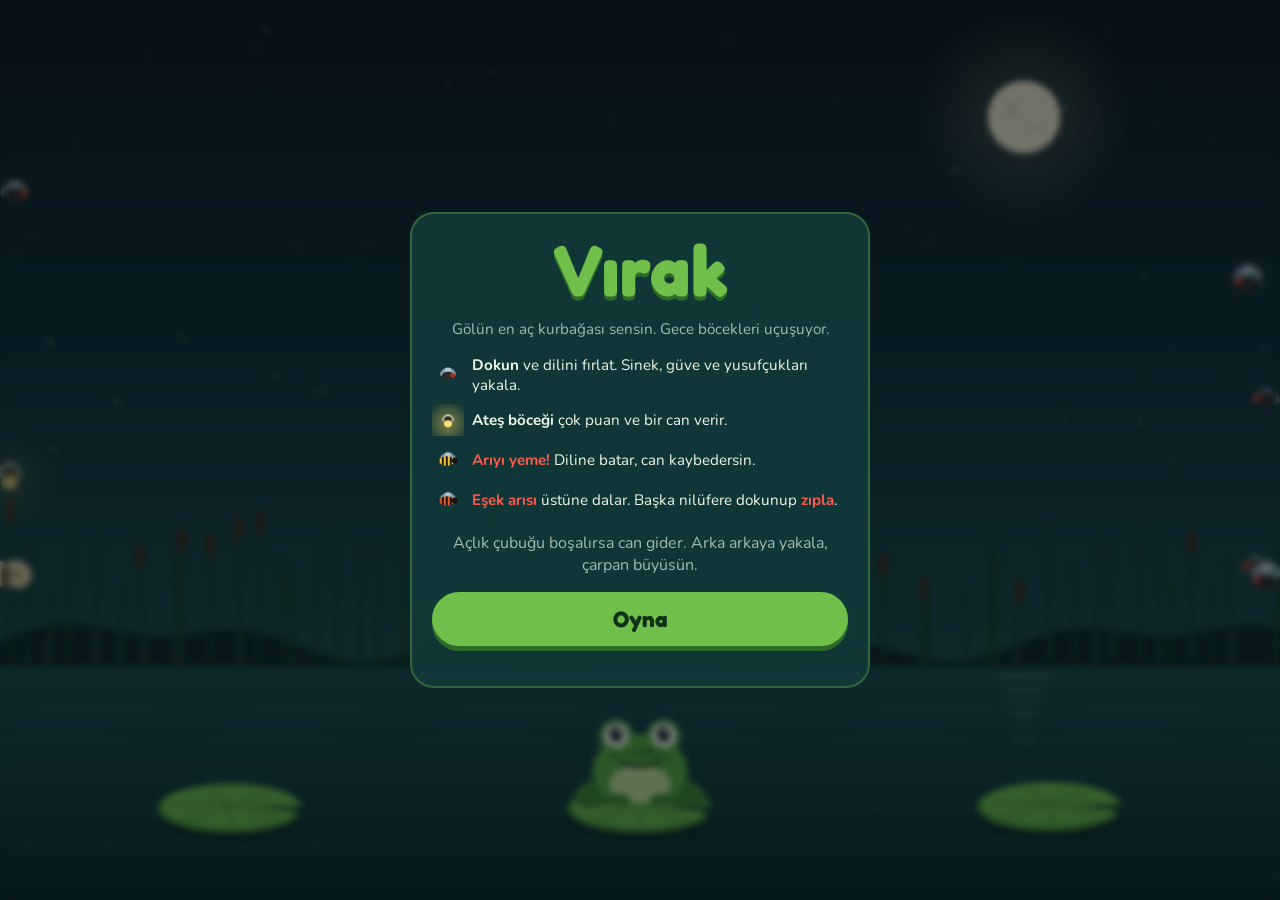
==== commit 9c143fe1: "Add home-screen install support and Pages entry point for Vırak Co-Authored-By: Claude Opus 5.5 <nor" ====
--- a/virak/index.html
+++ b/virak/index.html
@@ -7,6 +7,9 @@
 <meta name="mobile-web-app-capable" content="yes">
 <meta name="apple-mobile-web-app-capable" content="yes">
 <title>Vırak</title>
+<link rel="manifest" href="manifest.webmanifest">
+<link rel="icon" href="icon-192.png">
+<link rel="apple-touch-icon" href="icon-192.png">
 <meta name="claude:viewport-fit-sides" content="cover">
 <link rel="preconnect" href="https://fonts.googleapis.com">
 <link rel="stylesheet" href="https://fonts.googleapis.com/css2?family=Fredoka:wght@500;700&family=Nunito:wght@600;800&display=swap">
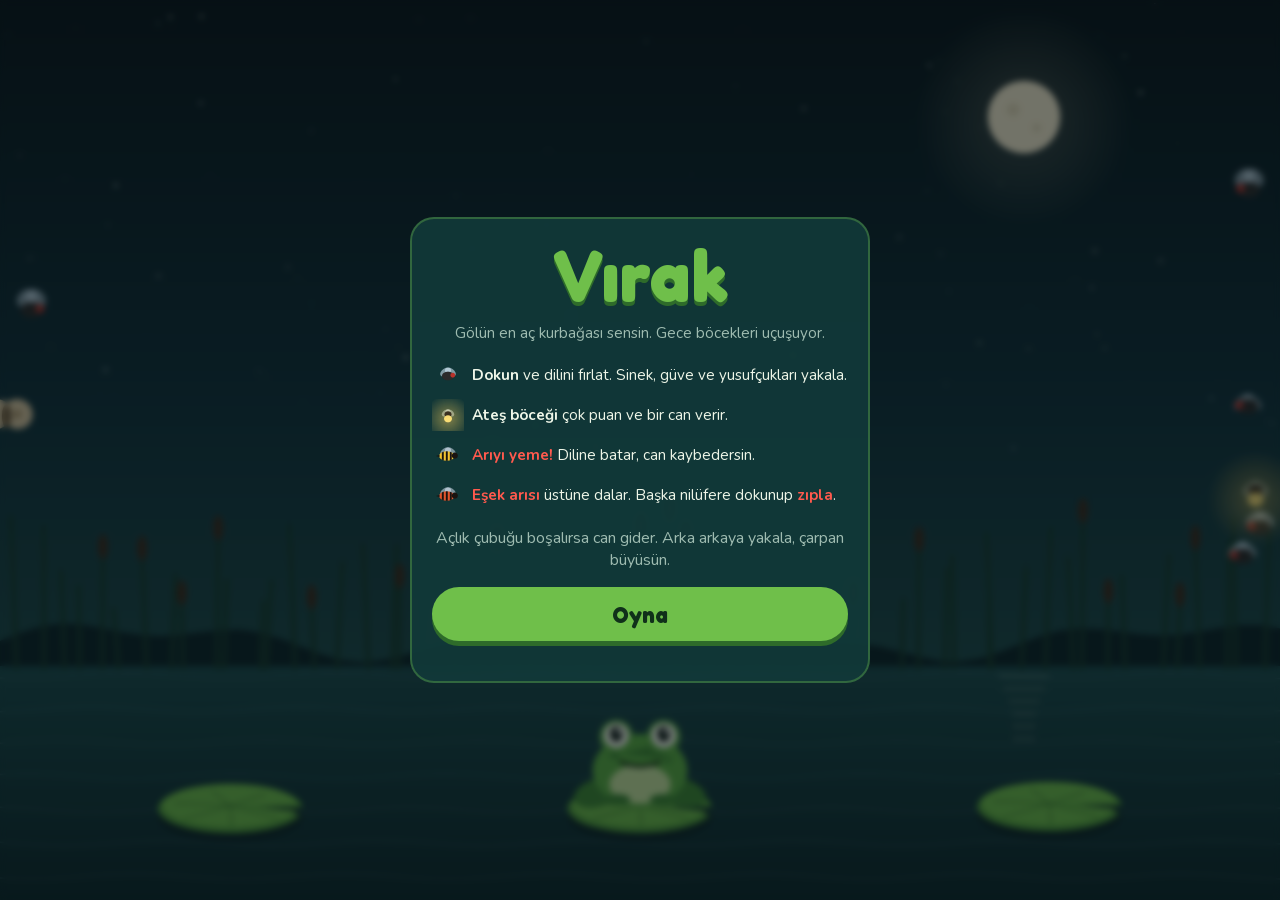
==== commit d4a2acfa: "Add Android app wrapper, CI build for Play Store bundle, store assets The game is bundled offline (l" ====
--- a/virak/index.html
+++ b/virak/index.html
@@ -11,8 +11,7 @@
 <link rel="icon" href="icon-192.png">
 <link rel="apple-touch-icon" href="icon-192.png">
 <meta name="claude:viewport-fit-sides" content="cover">
-<link rel="preconnect" href="https://fonts.googleapis.com">
-<link rel="stylesheet" href="https://fonts.googleapis.com/css2?family=Fredoka:wght@500;700&family=Nunito:wght@600;800&display=swap">
+<link rel="stylesheet" href="fonts/fonts.css">
 <style>
 /* Layout: one full-screen canvas (night pond) with a single overlay card for start / game over. Single dark look by design. */
 :root {
@@ -728,6 +727,9 @@
 $("quitBtn").addEventListener("click", toMenu);
 $("muteBtn").addEventListener("click", () => { muted = !muted; store.set("virak.muted", muted); updateMute(); });
 document.addEventListener("visibilitychange", () => { if (document.hidden) pause(); });
+// Android app back button: pause / resume instead of closing mid-game
+window.virakPause = () => pause();
+window.virakBack = () => { if (state === "play") { pause(); return true; } if (state === "pause") { resume(); return true; } return false; };
 window.addEventListener("resize", resize);
 window.addEventListener("keydown", e => { if (e.key === "Escape" || e.key === "p") state === "pause" ? resume() : pause(); });
 
--- a/virak/fonts/fonts.css
+++ b/virak/fonts/fonts.css
@@ -0,0 +1,5 @@
+/* Fredoka and Nunito, SIL Open Font License 1.1 (bundled so the game works offline) */
+@font-face { font-family: "Fredoka"; font-style: normal; font-weight: 300 700; font-display: swap; src: url(fredoka-latin.woff2) format("woff2"); unicode-range: U+0000-00FF, U+0131, U+0152-0153, U+02BB-02BC, U+02C6, U+02DA, U+02DC, U+0304, U+0308, U+0329, U+2000-206F, U+20AC, U+2122, U+2191, U+2193, U+2212, U+2215, U+FEFF, U+FFFD; }
+@font-face { font-family: "Fredoka"; font-style: normal; font-weight: 300 700; font-display: swap; src: url(fredoka-latin-ext.woff2) format("woff2"); unicode-range: U+0100-02BA, U+02BD-02C5, U+02C7-02CC, U+02CE-02D7, U+02DD-02FF, U+0304, U+0308, U+0329, U+1D00-1DBF, U+1E00-1E9F, U+1EF2-1EFF, U+2020, U+20A0-20AB, U+20AD-20C4, U+2113, U+2C60-2C7F, U+A720-A7FF; }
+@font-face { font-family: "Nunito"; font-style: normal; font-weight: 200 1000; font-display: swap; src: url(nunito-latin.woff2) format("woff2"); unicode-range: U+0000-00FF, U+0131, U+0152-0153, U+02BB-02BC, U+02C6, U+02DA, U+02DC, U+0304, U+0308, U+0329, U+2000-206F, U+20AC, U+2122, U+2191, U+2193, U+2212, U+2215, U+FEFF, U+FFFD; }
+@font-face { font-family: "Nunito"; font-style: normal; font-weight: 200 1000; font-display: swap; src: url(nunito-latin-ext.woff2) format("woff2"); unicode-range: U+0100-02BA, U+02BD-02C5, U+02C7-02CC, U+02CE-02D7, U+02DD-02FF, U+0304, U+0308, U+0329, U+1D00-1DBF, U+1E00-1E9F, U+1EF2-1EFF, U+2020, U+20A0-20AB, U+20AD-20C4, U+2113, U+2C60-2C7F, U+A720-A7FF; }
